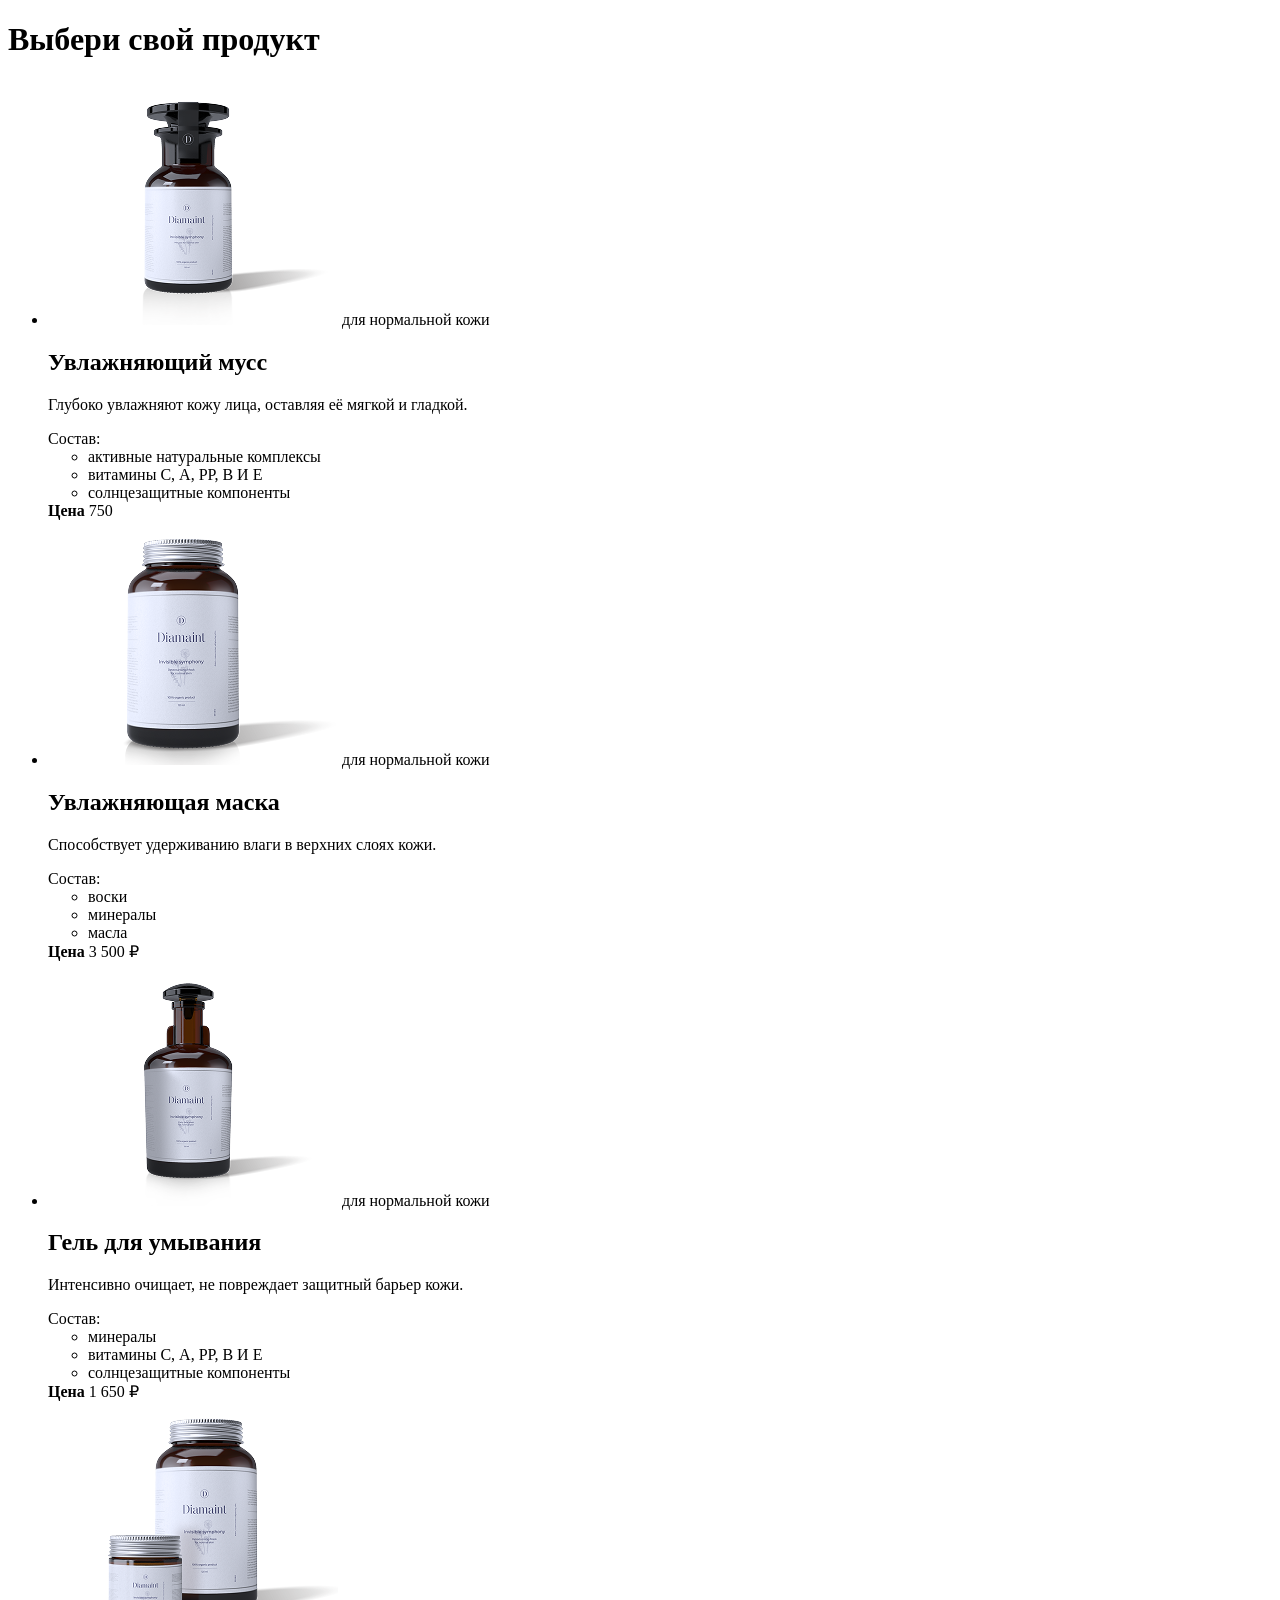
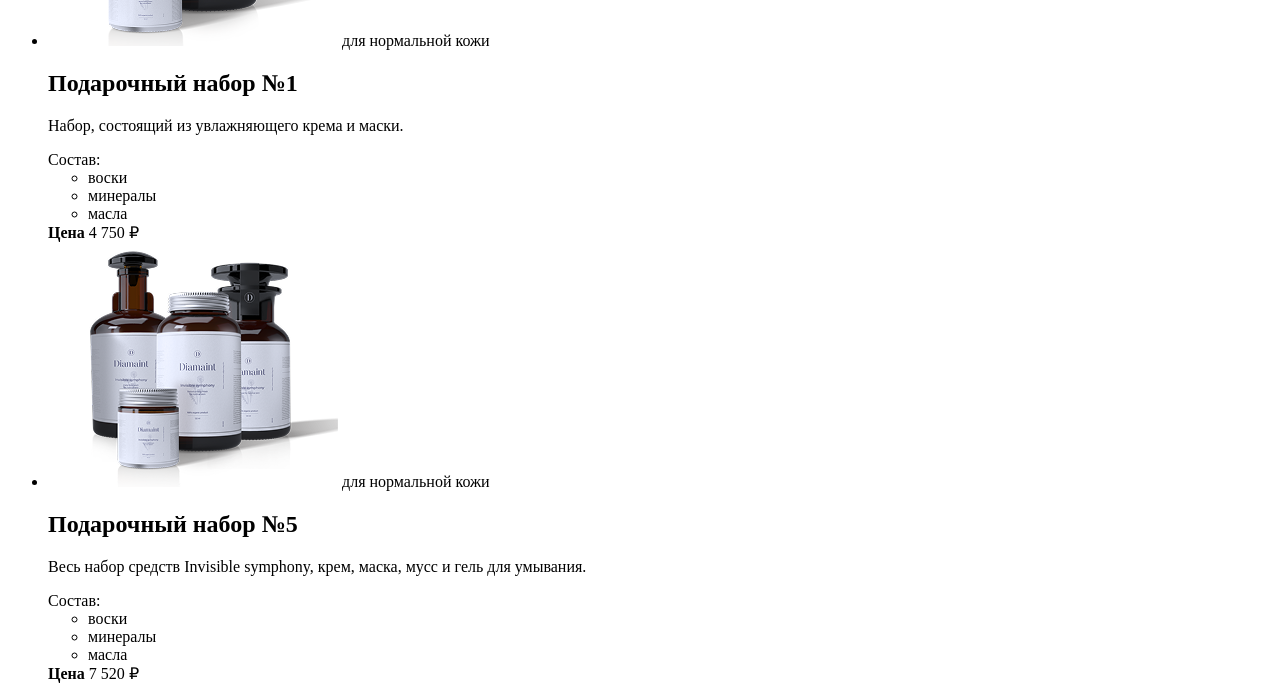
==== index.html @ 3a6fcddf "верстка первой карточки" ====
<!DOCTYPE html>
 <html lang="ru">
 <head>
    <meta charset="UTF-8">
    <meta name="viewport" content="width=device-width, initial-scale=1.0">
    <title>каталог товаров</title>
 </head>
 <body>
   <h1>Выбери свой продукт</h1> 
   <ul>
       <li>
          <img src="./images/photo1.png" alt="product1">
          <span>для нормальной кожи</span>
          <h2>Увлажняющий мусс</h2>
          <p>Глубоко увлажняют кожу лица, оставляя её мягкой и гладкой.</p>
          <span>Состав:</span>
          <ul>
            <li>активные натуральные комплексы</li>
            <li>витамины С, А, РР, В И Е</li>
            <li>солнцезащитные компоненты</li>
          </ul>
          <b>Цена</b>
          <span>750</span>
       </li>


       <li>
          <img src="images/photo 2.png" alt="product2">
          <span>для нормальной кожи</span>
          <h2>Увлажняющая маска</h2>
          <p>Способствует удерживанию влаги в верхних слоях кожи.</p>
          <span>Состав: </span>
          <ul>
            <li>воски</li>
            <li>минералы</li>
            <li>масла</li>
          </ul>
          <b>Цена</b>
          <span>3 500 ₽</span>
      </li>  


      <li>
        <img src="images/photo 3.png" alt="product3">
        <span>для нормальной кожи</span>
        <h2>Гель для умывания</h2>
        <p>Интенсивно очищает, не повреждает защитный барьер кожи.</p>
        <span>Состав: </span>
        <ul>
          <li>минералы</li>
          <li>витамины С, А, РР, В И Е</li>
          <li>солнцезащитные компоненты</li>
        </ul>
        <b>Цена</b>
        <span>1 650 ₽</span>
      </li>


      <li>
        <img src="images/photo 4.png" alt="product4">
        <span>для нормальной кожи</span>
        <h2>Подарочный набор №1</h2>
        <p>Набор, состоящий из увлажняющего крема и маски.</p>
        <span>Состав: </span>
        <ul>
          <li>воски</li>
          <li>минералы</li>
          <li>масла</li>
        </ul>
        <b>Цена</b>
        <span>4 750 ₽</span>
      </li>


      <li>
        <img src="images/photo 5.png" alt="product5">
        <span>для нормальной кожи</span>
        <h2>Подарочный набор №5</h2>
        <p>Весь набор средств Invisible symphony, крем, маска, мусс и гель для умывания.</p>
        <span>Состав: </span>
        <ul>
          <li>воски</li>
          <li>минералы</li>
          <li>масла</li>
        </ul>
        <b>Цена</b>
        <span>7 520 ₽</span>
      </li>



   </ul>
 </body>
 </html>
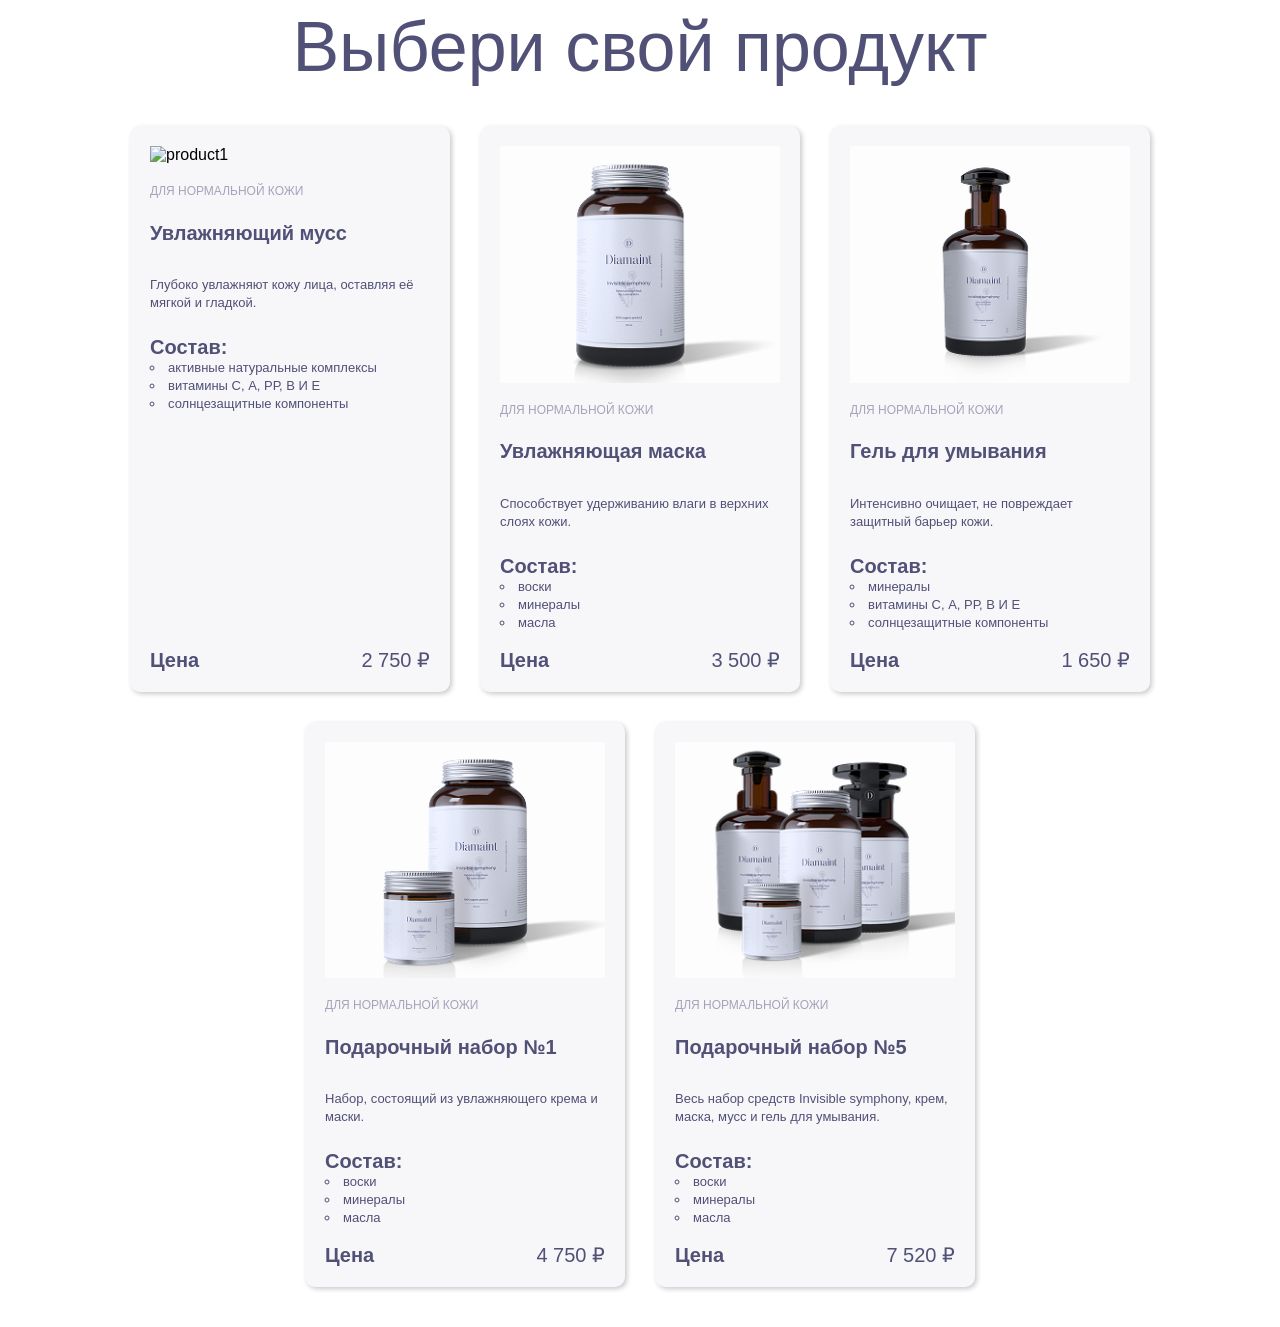
==== commit 9e1b9fbe: "Update images and styles" ====
--- a/index.html
+++ b/index.html
@@ -4,91 +4,90 @@
     <meta charset="UTF-8">
     <meta name="viewport" content="width=device-width, initial-scale=1.0">
     <title>каталог товаров</title>
+    <link rel="stylesheet" href="style.css"> 
  </head>
  <body>
-   <h1>Выбери свой продукт</h1> 
-   <ul>
-       <li>
-          <img src="./images/photo1.png" alt="product1">
-          <span>для нормальной кожи</span>
-          <h2>Увлажняющий мусс</h2>
-          <p>Глубоко увлажняют кожу лица, оставляя её мягкой и гладкой.</p>
-          <span>Состав:</span>
-          <ul>
-            <li>активные натуральные комплексы</li>
-            <li>витамины С, А, РР, В И Е</li>
-            <li>солнцезащитные компоненты</li>
-          </ul>
-          <b>Цена</b>
-          <span>750</span>
+   <h1 class="title">Выбери свой продукт</h1> 
+
+   <ul class="products-container">
+       <li class="top">
+        <img class="card-image" src="./images/photo 1.png" alt="product1">
+          <span class="normal">для нормальной кожи</span>
+          <h2 class="name">Увлажняющий мусс</h2>
+          <p class="discription">Глубоко увлажняют кожу лица, оставляя её мягкой и гладкой.</p>
+          <span class="verb">Состав:</span>
+            <ul class="main-text">
+              <li>активные натуральные комплексы</li>
+              <li>витамины С, А, РР, В И Е</li>
+              <li>солнцезащитные компоненты</li>
+            </ul>
+            <b class="price">Цена</b>
+          <span class="amount" > 2 750 ₽</span>
        </li>
 
 
-       <li>
-          <img src="images/photo 2.png" alt="product2">
-          <span>для нормальной кожи</span>
-          <h2>Увлажняющая маска</h2>
-          <p>Способствует удерживанию влаги в верхних слоях кожи.</p>
-          <span>Состав: </span>
-          <ul>
-            <li>воски</li>
-            <li>минералы</li>
-            <li>масла</li>
-          </ul>
-          <b>Цена</b>
-          <span>3 500 ₽</span>
+       <li class="top">
+          <img class="card-image"  src="images/photo 2.png" alt="product2">
+          <span class="normal" >для нормальной кожи</span>
+          <h2 class="name">Увлажняющая маска</h2>
+          <p class="discription">Способствует удерживанию влаги в верхних слоях кожи.</p>
+          <span class="verb">Состав: </span>
+            <ul class="main-text">
+              <li>воски</li>
+              <li>минералы</li>
+              <li>масла</li>
+            </ul>
+          <b class="price" >Цена</b>
+          <span class="amount">3 500 ₽</span>
       </li>  
 
 
-      <li>
-        <img src="images/photo 3.png" alt="product3">
-        <span>для нормальной кожи</span>
-        <h2>Гель для умывания</h2>
-        <p>Интенсивно очищает, не повреждает защитный барьер кожи.</p>
-        <span>Состав: </span>
-        <ul>
-          <li>минералы</li>
-          <li>витамины С, А, РР, В И Е</li>
-          <li>солнцезащитные компоненты</li>
-        </ul>
-        <b>Цена</b>
-        <span>1 650 ₽</span>
+      <li class="top">
+          <img class="card-image" src="images/photo 3.png" alt="product3">
+          <span class="normal">для нормальной кожи</span>
+          <h2 class="name" >Гель для умывания</h2>
+          <p class="discription">Интенсивно очищает, не повреждает защитный барьер кожи.</p>
+          <span class="verb">Состав: </span>
+            <ul class="main-text">
+              <li>минералы</li>
+              <li>витамины С, А, РР, В И Е</li>
+              <li>солнцезащитные компоненты</li>
+            </ul>
+          <b class="price">Цена</b>
+          <span class="amount">1 650 ₽</span>
       </li>
 
 
-      <li>
-        <img src="images/photo 4.png" alt="product4">
-        <span>для нормальной кожи</span>
-        <h2>Подарочный набор №1</h2>
-        <p>Набор, состоящий из увлажняющего крема и маски.</p>
-        <span>Состав: </span>
-        <ul>
-          <li>воски</li>
-          <li>минералы</li>
-          <li>масла</li>
-        </ul>
-        <b>Цена</b>
-        <span>4 750 ₽</span>
+      <li class="top">
+          <img class="card-image" src="images/photo 4.png" alt="product4">
+          <span class="normal">для нормальной кожи</span>
+          <h2 class="name">Подарочный набор №1</h2>
+          <p class="discription" >Набор, состоящий из увлажняющего крема и маски.</p>
+          <span class="verb">Состав: </span>
+            <ul class="main-text">
+              <li>воски</li>
+              <li>минералы</li>
+              <li>масла</li>
+            </ul>
+          <b class="price">Цена</b>
+          <span class="amount">4 750 ₽</span>
       </li>
 
 
-      <li>
-        <img src="images/photo 5.png" alt="product5">
-        <span>для нормальной кожи</span>
-        <h2>Подарочный набор №5</h2>
-        <p>Весь набор средств Invisible symphony, крем, маска, мусс и гель для умывания.</p>
-        <span>Состав: </span>
-        <ul>
-          <li>воски</li>
-          <li>минералы</li>
-          <li>масла</li>
-        </ul>
-        <b>Цена</b>
-        <span>7 520 ₽</span>
+      <li class="top">
+          <img class="card-image" src="images/photo 5.png" alt="product5">
+          <span class="normal">для нормальной кожи</span>
+          <h2 class="name">Подарочный набор №5</h2>
+          <p class="discription">Весь набор средств Invisible symphony, крем, маска, мусс и гель для умывания.</p>
+          <span class="verb">Состав: </span>
+            <ul class="main-text">
+              <li>воски</li>
+              <li>минералы</li>
+              <li>масла</li>
+            </ul>
+          <b class="price">Цена</b>
+          <span class="amount" >7 520 ₽</span>
       </li>
-
-
-
-   </ul>
+  </ul>
  </body>
  </html>
--- a/style.css
+++ b/style.css
@@ -0,0 +1,122 @@
+* {
+    box-sizing: border-box;
+}
+
+body {
+    font-family: Arial, Monsterrat, sans-serif;
+    font-size: 16px;
+}
+
+.title {
+    font-size: 70px;
+    font-weight: 400;
+    line-height: 78px;
+    margin: 0;
+    text-align: center;
+    letter-spacing: 0;
+    color: #515076;
+}
+
+.main-text {
+color: #515076;
+font-weight: 400;
+font-style: Regular;
+font-size: 13px;
+line-height: 18px;
+letter-spacing: 0%;
+text-align: left;
+padding-left: 0;
+list-style-position: inside;
+}
+ 
+.discription {
+font-weight: 400;
+font-style: Regular;
+font-size: 13px;
+line-height: 18px;
+letter-spacing: 0%;
+color: #515076;
+}
+
+.top {
+box-shadow: 2px 2px 5px 0px #cacace;
+opacity: 1;
+background-color: #F7F7FA;
+border-radius: 10px;
+display: flex;
+flex-direction: column;
+align-items: flex-start;
+position: relative;
+padding: 20px;
+width: 320px;
+padding-bottom: 60px;
+text-align: left;
+}
+.price {
+font-weight: 700;
+font-style: Bold;
+font-size: 20px;
+line-height: 24px;
+letter-spacing: 0%;
+color:#515076 ;
+position: absolute;
+left: 20px;
+bottom: 20px;
+}
+
+.verb {
+font-weight: 700;
+font-style: Bold;
+font-size: 20px;
+line-height: 24px;
+letter-spacing: 0%;
+color:#515076 ;
+margin-top: 10px;
+display: block;
+}
+.name {
+font-weight: 700;
+font-size: 20px;
+line-height: 27px;
+letter-spacing: 0%;
+color: #515076;
+}
+
+.amount {
+font-weight: 400;
+font-style: Regular;
+font-size: 20px;
+line-height: 24px;
+letter-spacing: 0%;
+color: #515076;
+position: absolute;
+right: 20px;
+bottom: 20px;
+}
+
+.products-container {
+display: flex !important;
+flex-wrap: wrap;
+gap: 30px;
+justify-content: center;
+list-style: none;
+padding: 0;
+margin: 40px auto;
+max-width: 1200px;
+}
+
+.normal {
+color:#A5A3B9;
+font-weight: 400;
+font-size: 12px;
+line-height: 24px;
+letter-spacing: 0%;
+text-transform: uppercase;
+margin-top: 15px;
+}
+
+.card-image {
+display: block;
+height: auto;
+width: 100%;
+}
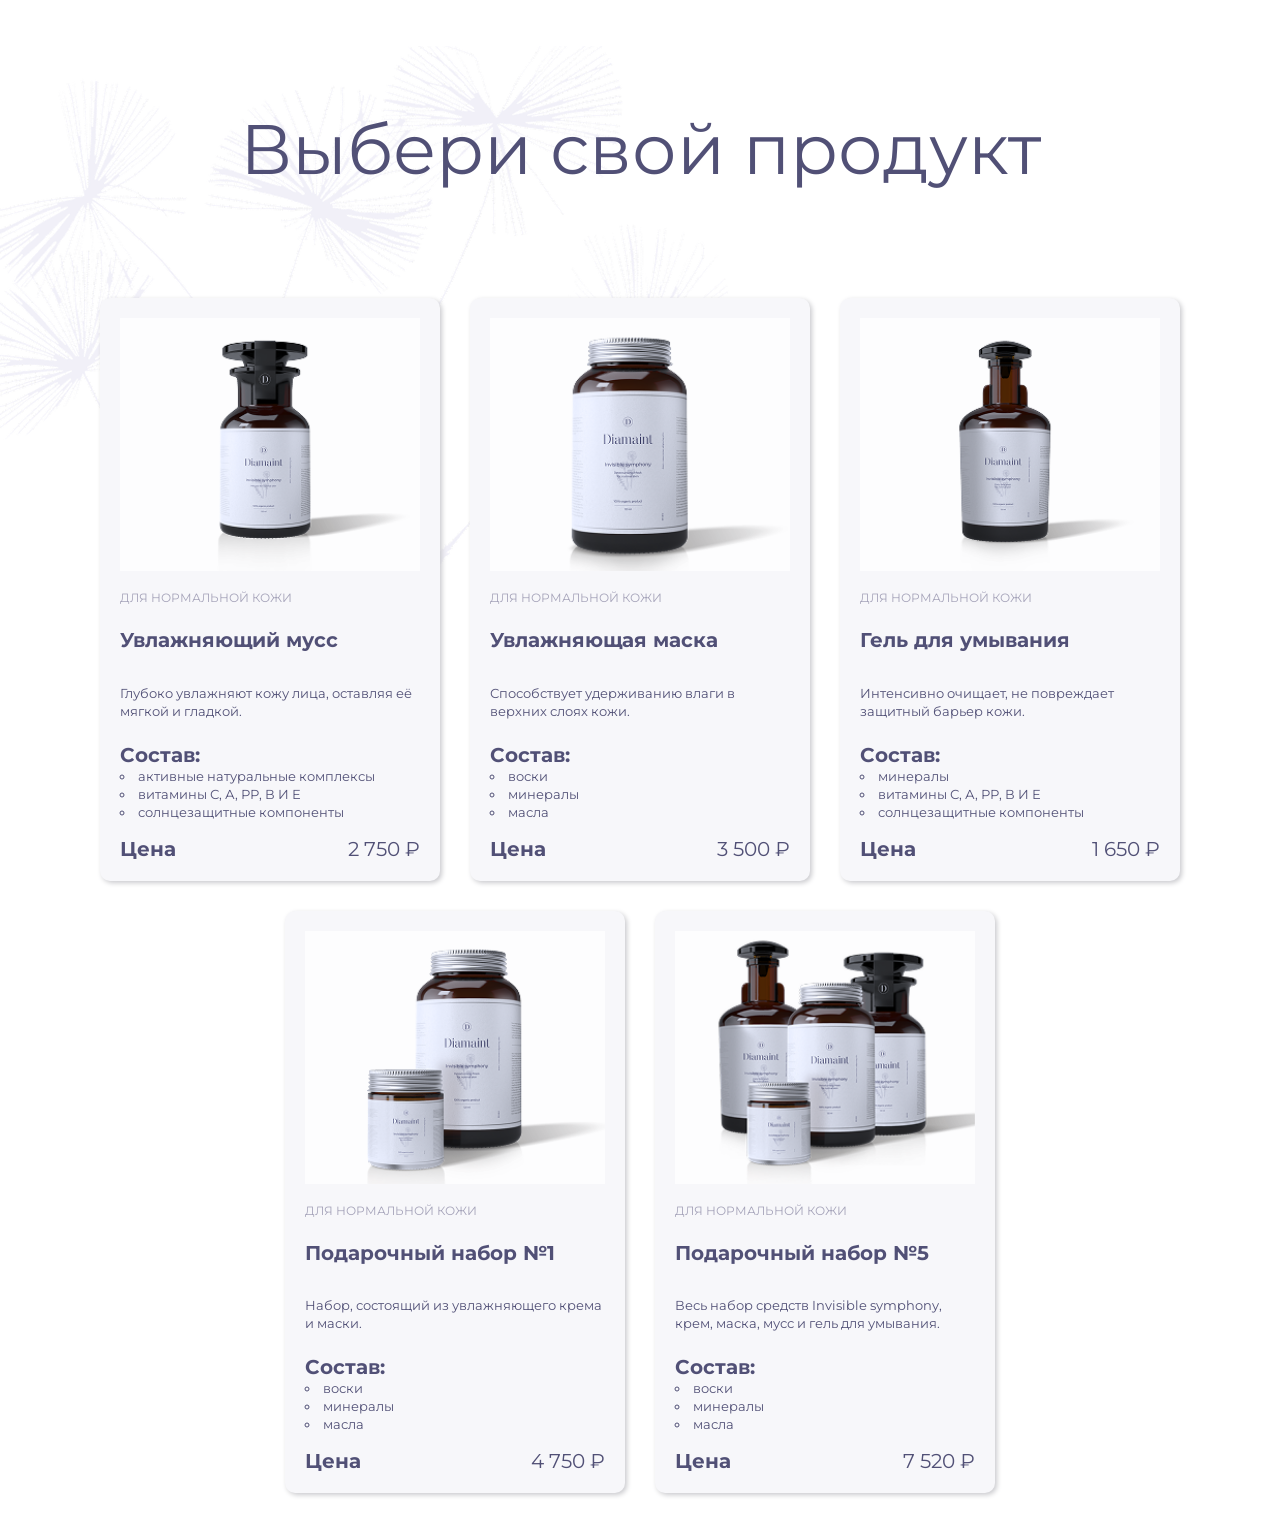
==== commit d18c731c: "adding a background image" ====
--- a/index.html
+++ b/index.html
@@ -1,93 +1,100 @@
- <!DOCTYPE html>
- <html lang="ru">
- <head>
-    <meta charset="UTF-8">
-    <meta name="viewport" content="width=device-width, initial-scale=1.0">
+<!doctype html>
+<html lang="ru">
+  <head>
+    <meta charset="UTF-8" />
+    <meta name="viewport" content="width=device-width, initial-scale=1.0" />
     <title>каталог товаров</title>
-    <link rel="stylesheet" href="style.css"> 
- </head>
- <body>
-   <h1 class="title">Выбери свой продукт</h1> 
+    <link rel="stylesheet" href="style.css" />
+  </head>
+  <body>
+    <h1 class="title">Выбери свой продукт</h1>
 
-   <ul class="products-container">
-       <li class="top">
-        <img class="card-image" src="./images/photo 1.png" alt="product1">
-          <span class="normal">для нормальной кожи</span>
-          <h2 class="name">Увлажняющий мусс</h2>
-          <p class="discription">Глубоко увлажняют кожу лица, оставляя её мягкой и гладкой.</p>
-          <span class="verb">Состав:</span>
-            <ul class="main-text">
-              <li>активные натуральные комплексы</li>
-              <li>витамины С, А, РР, В И Е</li>
-              <li>солнцезащитные компоненты</li>
-            </ul>
-            <b class="price">Цена</b>
-          <span class="amount" > 2 750 ₽</span>
-       </li>
-
-
-       <li class="top">
-          <img class="card-image"  src="images/photo 2.png" alt="product2">
-          <span class="normal" >для нормальной кожи</span>
-          <h2 class="name">Увлажняющая маска</h2>
-          <p class="discription">Способствует удерживанию влаги в верхних слоях кожи.</p>
-          <span class="verb">Состав: </span>
-            <ul class="main-text">
-              <li>воски</li>
-              <li>минералы</li>
-              <li>масла</li>
-            </ul>
-          <b class="price" >Цена</b>
-          <span class="amount">3 500 ₽</span>
-      </li>  
-
+    <ul class="products-container">
+      <li class="top">
+        <img class="card-image" src="./images/photo 1.png" alt="product1" />
+        <span class="normal">для нормальной кожи</span>
+        <h2 class="name">Увлажняющий мусс</h2>
+        <p class="discription">
+          Глубоко увлажняют кожу лица, оставляя её мягкой и гладкой.
+        </p>
+        <span class="verb">Состав:</span>
+        <ul class="main-text">
+          <li>активные натуральные комплексы</li>
+          <li>витамины С, А, РР, В И Е</li>
+          <li>солнцезащитные компоненты</li>
+        </ul>
+        <b class="price">Цена</b>
+        <span class="amount"> 2 750 ₽</span>
+      </li>
 
       <li class="top">
-          <img class="card-image" src="images/photo 3.png" alt="product3">
-          <span class="normal">для нормальной кожи</span>
-          <h2 class="name" >Гель для умывания</h2>
-          <p class="discription">Интенсивно очищает, не повреждает защитный барьер кожи.</p>
-          <span class="verb">Состав: </span>
-            <ul class="main-text">
-              <li>минералы</li>
-              <li>витамины С, А, РР, В И Е</li>
-              <li>солнцезащитные компоненты</li>
-            </ul>
-          <b class="price">Цена</b>
-          <span class="amount">1 650 ₽</span>
+        <img class="card-image" src="images/photo 2.png" alt="product2" />
+        <span class="normal">для нормальной кожи</span>
+        <h2 class="name">Увлажняющая маска</h2>
+        <p class="discription">
+          Способствует удерживанию влаги в верхних слоях кожи.
+        </p>
+        <span class="verb">Состав: </span>
+        <ul class="main-text">
+          <li>воски</li>
+          <li>минералы</li>
+          <li>масла</li>
+        </ul>
+        <b class="price">Цена</b>
+        <span class="amount">3 500 ₽</span>
       </li>
 
+      <li class="top">
+        <img class="card-image" src="images/photo 3.png" alt="product3" />
+        <span class="normal">для нормальной кожи</span>
+        <h2 class="name">Гель для умывания</h2>
+        <p class="discription">
+          Интенсивно очищает, не повреждает защитный барьер кожи.
+        </p>
+        <span class="verb">Состав: </span>
+        <ul class="main-text">
+          <li>минералы</li>
+          <li>витамины С, А, РР, В И Е</li>
+          <li>солнцезащитные компоненты</li>
+        </ul>
+        <b class="price">Цена</b>
+        <span class="amount">1 650 ₽</span>
+      </li>
 
       <li class="top">
-          <img class="card-image" src="images/photo 4.png" alt="product4">
-          <span class="normal">для нормальной кожи</span>
-          <h2 class="name">Подарочный набор №1</h2>
-          <p class="discription" >Набор, состоящий из увлажняющего крема и маски.</p>
-          <span class="verb">Состав: </span>
-            <ul class="main-text">
-              <li>воски</li>
-              <li>минералы</li>
-              <li>масла</li>
-            </ul>
-          <b class="price">Цена</b>
-          <span class="amount">4 750 ₽</span>
+        <img class="card-image" src="images/photo 4.png" alt="product4" />
+        <span class="normal">для нормальной кожи</span>
+        <h2 class="name">Подарочный набор №1</h2>
+        <p class="discription">
+          Набор, состоящий из увлажняющего крема и маски.
+        </p>
+        <span class="verb">Состав: </span>
+        <ul class="main-text">
+          <li>воски</li>
+          <li>минералы</li>
+          <li>масла</li>
+        </ul>
+        <b class="price">Цена</b>
+        <span class="amount">4 750 ₽</span>
       </li>
 
-
       <li class="top">
-          <img class="card-image" src="images/photo 5.png" alt="product5">
-          <span class="normal">для нормальной кожи</span>
-          <h2 class="name">Подарочный набор №5</h2>
-          <p class="discription">Весь набор средств Invisible symphony, крем, маска, мусс и гель для умывания.</p>
-          <span class="verb">Состав: </span>
-            <ul class="main-text">
-              <li>воски</li>
-              <li>минералы</li>
-              <li>масла</li>
-            </ul>
-          <b class="price">Цена</b>
-          <span class="amount" >7 520 ₽</span>
+        <img class="card-image" src="images/photo 5.png" alt="product5" />
+        <span class="normal">для нормальной кожи</span>
+        <h2 class="name">Подарочный набор №5</h2>
+        <p class="discription">
+          Весь набор средств Invisible symphony, крем, маска, мусс и гель для
+          умывания.
+        </p>
+        <span class="verb">Состав: </span>
+        <ul class="main-text">
+          <li>воски</li>
+          <li>минералы</li>
+          <li>масла</li>
+        </ul>
+        <b class="price">Цена</b>
+        <span class="amount">7 520 ₽</span>
       </li>
-  </ul>
- </body>
- </html>+    </ul>
+  </body>
+</html>
--- a/style.css
+++ b/style.css
@@ -1,17 +1,20 @@
+ @import url("https://fonts.googleapis.com/css2?family=Montserrat:ital,wght@0,100..900;1,100..900&display=swap");
 * {
     box-sizing: border-box;
 }
 
 body {
-    font-family: Arial, Monsterrat, sans-serif;
+    font-family: Montserrat, sans-serif;
     font-size: 16px;
+    background-image: url(./images/bg.png);
+    background-repeat: no-repeat;
 }
 
 .title {
     font-size: 70px;
     font-weight: 400;
     line-height: 78px;
-    margin: 0;
+    margin: 110px;
     text-align: center;
     letter-spacing: 0;
     color: #515076;
@@ -48,7 +51,7 @@
 align-items: flex-start;
 position: relative;
 padding: 20px;
-width: 320px;
+width: 340px;
 padding-bottom: 60px;
 text-align: left;
 }
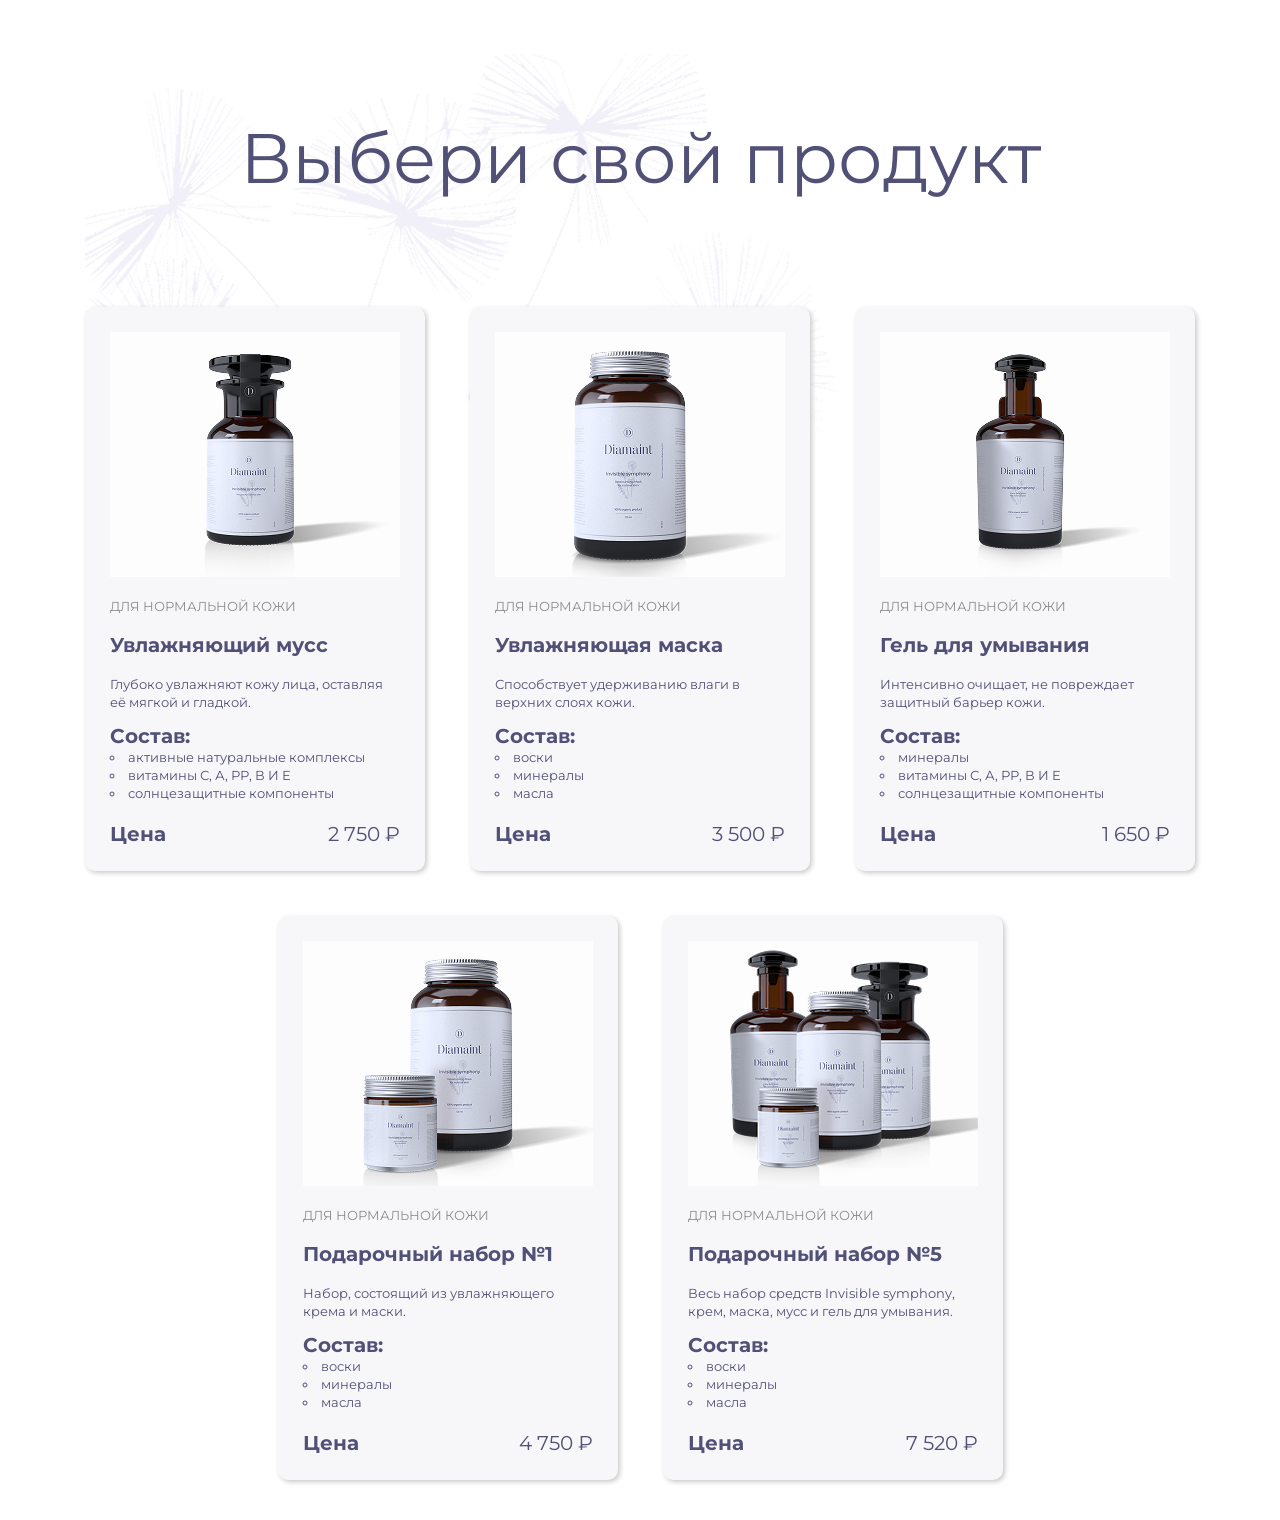
==== commit f6d21865: "сохранение файлов" ====
--- a/index.html
+++ b/index.html
@@ -4,97 +4,138 @@
     <meta charset="UTF-8" />
     <meta name="viewport" content="width=device-width, initial-scale=1.0" />
     <title>каталог товаров</title>
-    <link rel="stylesheet" href="style.css" />
+    <link rel="stylesheet" href="./style/clear-list.css" />
+    <link rel="stylesheet" href="./style/compound.css" />
+    <link rel="stylesheet" href="./style/catalog.css" />
+    <link rel="stylesheet" href="./style/container.css" />
+    <link rel="stylesheet" href="./style/title.css" />
+    <link rel="stylesheet" href="./style/card.css" />
+    <link rel="stylesheet" href="./style/products.css" />
+    <link rel="stylesheet" href="./style/style.css" />
   </head>
   <body>
-    <h1 class="title">Выбери свой продукт</h1>
+    <main class="catalog">
+      <div class="container catalog__container">
+        <h1 class="title">Выбери свой продукт</h1>
 
-    <ul class="products-container">
-      <li class="top">
-        <img class="card-image" src="./images/photo 1.png" alt="product1" />
-        <span class="normal">для нормальной кожи</span>
-        <h2 class="name">Увлажняющий мусс</h2>
-        <p class="discription">
-          Глубоко увлажняют кожу лица, оставляя её мягкой и гладкой.
-        </p>
-        <span class="verb">Состав:</span>
-        <ul class="main-text">
-          <li>активные натуральные комплексы</li>
-          <li>витамины С, А, РР, В И Е</li>
-          <li>солнцезащитные компоненты</li>
+        <ul class="products clear-list">
+          <li class="products__item card">
+            <img src="./images/photo 1.png" alt="" class="card__image" />
+            <span class="card__category">для нормальной кожи</span>
+            <h2 class="card__name">Увлажняющий мусс</h2>
+            <p class="card__description">
+              Глубоко увлажняют кожу лица, оставляя её мягкой и гладкой.
+            </p>
+
+            <div class="card__compound compound">
+              <span class="compound__name">Состав:</span>
+              <ul class="compound__list">
+                <li>активные натуральные комплексы</li>
+                <li>витамины С, А, РР, В И Е</li>
+                <li>солнцезащитные компоненты</li>
+              </ul>
+            </div>
+
+            <div class="card__name-price">
+              <b>Цена</b>
+              <span class="card__price"> 2 750 ₽</span>
+            </div>
+          </li>
+
+          <li class="products__item card">
+            <img src="./images/photo 2.png" alt="" class="card__image" />
+            <span class="card__category">для нормальной кожи</span>
+            <h2 class="card__name">Увлажняющая маска</h2>
+            <p class="card__description">
+              Способствует удерживанию влаги в верхних слоях кожи.
+            </p>
+
+            <div class="card__compound compound">
+              <span class="compound__name">Состав: </span>
+              <ul class="compound__list">
+                <li>воски</li>
+                <li>минералы</li>
+                <li>масла</li>
+              </ul>
+            </div>
+
+            <div class="card__name-price">
+              <b>Цена</b>
+              <span class="card__price">3 500 ₽</span>
+            </div>
+          </li>
+
+          <li class="products__item card">
+            <img src="./images/photo 3.png" alt="" class="card__image" />
+            <span class="card__category">для нормальной кожи</span>
+            <h2 class="card__name">Гель для умывания</h2>
+            <p class="card__description">
+              Интенсивно очищает, не повреждает защитный барьер кожи.
+            </p>
+
+            <div class="card__compound compound">
+              <span class="compound__name">Состав: </span>
+              <ul class="compound__list">
+                <li>минералы</li>
+                <li>витамины С, А, РР, В И Е</li>
+                <li>солнцезащитные компоненты</li>
+              </ul>
+            </div>
+
+            <div class="card__name-price">
+              <b>Цена</b>
+              <span class="card__price">1 650 ₽</span>
+            </div>
+          </li>
+
+          <li class="products__item card">
+            <img src="./images/photo 4.png" alt="" class="card__image" />
+            <span class="card__category">для нормальной кожи</span>
+            <h2 class="card__name">Подарочный набор №1</h2>
+            <p class="card__description">
+              Набор, состоящий из увлажняющего крема и маски.
+            </p>
+
+            <div class="card__compound compound">
+              <span class="compound__name">Состав: </span>
+              <ul class="compound__list">
+                <li>воски</li>
+                <li>минералы</li>
+                <li>масла</li>
+              </ul>
+            </div>
+
+            <div class="card__name-price">
+              <b>Цена</b>
+              <span class="card__price">4 750 ₽</span>
+            </div>
+          </li>
+
+          <li class="products__item card">
+            <img src="./images/photo 5.png" alt="" class="card__image" />
+            <span class="card__category">для нормальной кожи</span>
+            <h2 class="card__name">Подарочный набор №5</h2>
+            <p class="card__description">
+              Весь набор средств Invisible symphony, крем, маска, мусс и гель
+              для умывания.
+            </p>
+
+            <div class="card__compound compound">
+              <span class="compound__name">Состав: </span>
+              <ul class="compound__list">
+                <li>воски</li>
+                <li>минералы</li>
+                <li>масла</li>
+              </ul>
+            </div>
+
+            <div class="card__name-price">
+              <b>Цена</b>
+              <span class="card__price">7 520 ₽</span>
+            </div>
+          </li>
         </ul>
-        <b class="price">Цена</b>
-        <span class="amount"> 2 750 ₽</span>
-      </li>
-
-      <li class="top">
-        <img class="card-image" src="images/photo 2.png" alt="product2" />
-        <span class="normal">для нормальной кожи</span>
-        <h2 class="name">Увлажняющая маска</h2>
-        <p class="discription">
-          Способствует удерживанию влаги в верхних слоях кожи.
-        </p>
-        <span class="verb">Состав: </span>
-        <ul class="main-text">
-          <li>воски</li>
-          <li>минералы</li>
-          <li>масла</li>
-        </ul>
-        <b class="price">Цена</b>
-        <span class="amount">3 500 ₽</span>
-      </li>
-
-      <li class="top">
-        <img class="card-image" src="images/photo 3.png" alt="product3" />
-        <span class="normal">для нормальной кожи</span>
-        <h2 class="name">Гель для умывания</h2>
-        <p class="discription">
-          Интенсивно очищает, не повреждает защитный барьер кожи.
-        </p>
-        <span class="verb">Состав: </span>
-        <ul class="main-text">
-          <li>минералы</li>
-          <li>витамины С, А, РР, В И Е</li>
-          <li>солнцезащитные компоненты</li>
-        </ul>
-        <b class="price">Цена</b>
-        <span class="amount">1 650 ₽</span>
-      </li>
-
-      <li class="top">
-        <img class="card-image" src="images/photo 4.png" alt="product4" />
-        <span class="normal">для нормальной кожи</span>
-        <h2 class="name">Подарочный набор №1</h2>
-        <p class="discription">
-          Набор, состоящий из увлажняющего крема и маски.
-        </p>
-        <span class="verb">Состав: </span>
-        <ul class="main-text">
-          <li>воски</li>
-          <li>минералы</li>
-          <li>масла</li>
-        </ul>
-        <b class="price">Цена</b>
-        <span class="amount">4 750 ₽</span>
-      </li>
-
-      <li class="top">
-        <img class="card-image" src="images/photo 5.png" alt="product5" />
-        <span class="normal">для нормальной кожи</span>
-        <h2 class="name">Подарочный набор №5</h2>
-        <p class="discription">
-          Весь набор средств Invisible symphony, крем, маска, мусс и гель для
-          умывания.
-        </p>
-        <span class="verb">Состав: </span>
-        <ul class="main-text">
-          <li>воски</li>
-          <li>минералы</li>
-          <li>масла</li>
-        </ul>
-        <b class="price">Цена</b>
-        <span class="amount">7 520 ₽</span>
-      </li>
-    </ul>
+      </div>
+    </main>
   </body>
 </html>
--- a/style/clear-list.css
+++ b/style/clear-list.css
@@ -0,0 +1,10 @@
+.clear-list {
+    display: flex !important;
+    flex-wrap: wrap;
+    gap: 30px;
+    justify-content: center;
+    list-style: none;
+    padding: 0;
+    margin: 40px auto;
+    max-width: 1200px;
+}
--- a/style/compound.css
+++ b/style/compound.css
@@ -0,0 +1,18 @@
+.compound__name {
+    font-weight: 700;
+    font-size: 20px;
+    line-height: 24px;
+    color: #515076;
+}
+
+.compound__list {
+    font-weight: 400;
+    font-style: Regular;
+    font-size: 13px;
+    line-height: 18px;
+    letter-spacing: 0%;
+    color: #515076;
+    text-align: left;
+    padding-left: 0;
+    list-style-position: inside;
+}
--- a/style/catalog.css
+++ b/style/catalog.css
@@ -0,0 +1,12 @@
+.catalog__container {
+    background-image: url(../images/bg.png);
+    background-repeat: no-repeat;
+    background-position: 0 0;
+    padding-top: 1px;
+}
+
+
+.catalog__title {
+    margin-top: 220px;
+    margin-bottom: 110px;
+}
--- a/style/container.css
+++ b/style/container.css
@@ -0,0 +1,4 @@
+.container {
+    width: 1110px;
+    margin: 0 auto;
+}
--- a/style/title.css
+++ b/style/title.css
@@ -0,0 +1,8 @@
+.title {
+    font-size: 70px;
+    font-weight: 400;
+    line-height: 78px;
+    margin: 110px;
+    text-align: center;
+    color: #515076;
+}
--- a/style/card.css
+++ b/style/card.css
@@ -0,0 +1,60 @@
+.card {
+    padding: 25px;
+    width: 100%;
+}
+
+.card__image {
+    display: block;
+    height: auto;
+    width: 100%;
+}
+
+.card__category {
+    display: block;
+    font-size: 13px;
+    line-height: 18px;
+    color: #8c8c8c;
+    text-transform: uppercase;
+    margin-top: 20px;
+}
+
+
+.card__description {
+    font-weight: 400;
+    font-size: 13px;
+    line-height: 18px;
+    letter-spacing: 0%;
+    color: #515076;
+}
+
+
+.card__name {
+    font-weight: 700;
+    font-size: 20px;
+    line-height: 27px;
+    letter-spacing: 0%;
+    color: #515076;
+}
+
+.card__name-price {
+    font-style: Regular;
+    font-size: 20px;
+    line-height: 24px;
+    letter-spacing: 0%;
+    color: #515076;
+    margin-top: 20px;
+    display: flex;
+    justify-content: space-between;
+    align-items: center;
+}
+
+.card__price {
+    font-weight: 400;
+    font-style: Regylar;
+    font-size: 20px;
+    letter-spacing: 0%;
+    color: #515076;
+    line-height: 24px;
+    display: block;
+    text-align: right;
+}
--- a/style/products.css
+++ b/style/products.css
@@ -0,0 +1,14 @@
+.products {
+   display: flex;
+   flex-wrap: wrap;
+   justify-content: center;
+   gap: 45px;
+}
+
+
+.products__item {
+    width: 340px;
+    background-color: #F7F7FA;
+    border-radius: 10px;
+    box-shadow: 2px 2px 5px 0px #cacaca;
+}
--- a/style/style.css
+++ b/style/style.css
@@ -0,0 +1,14 @@
+ @import url("https://fonts.googleapis.com/css2?family=Montserrat:ital,wght@0,100..900;1,100..900&display=swap");
+*,
+*::before,
+*::after {
+    box-sizing: border-box;
+}
+
+
+
+
+body {
+    font-family: "Montserrat" , sans-serif;
+}
+
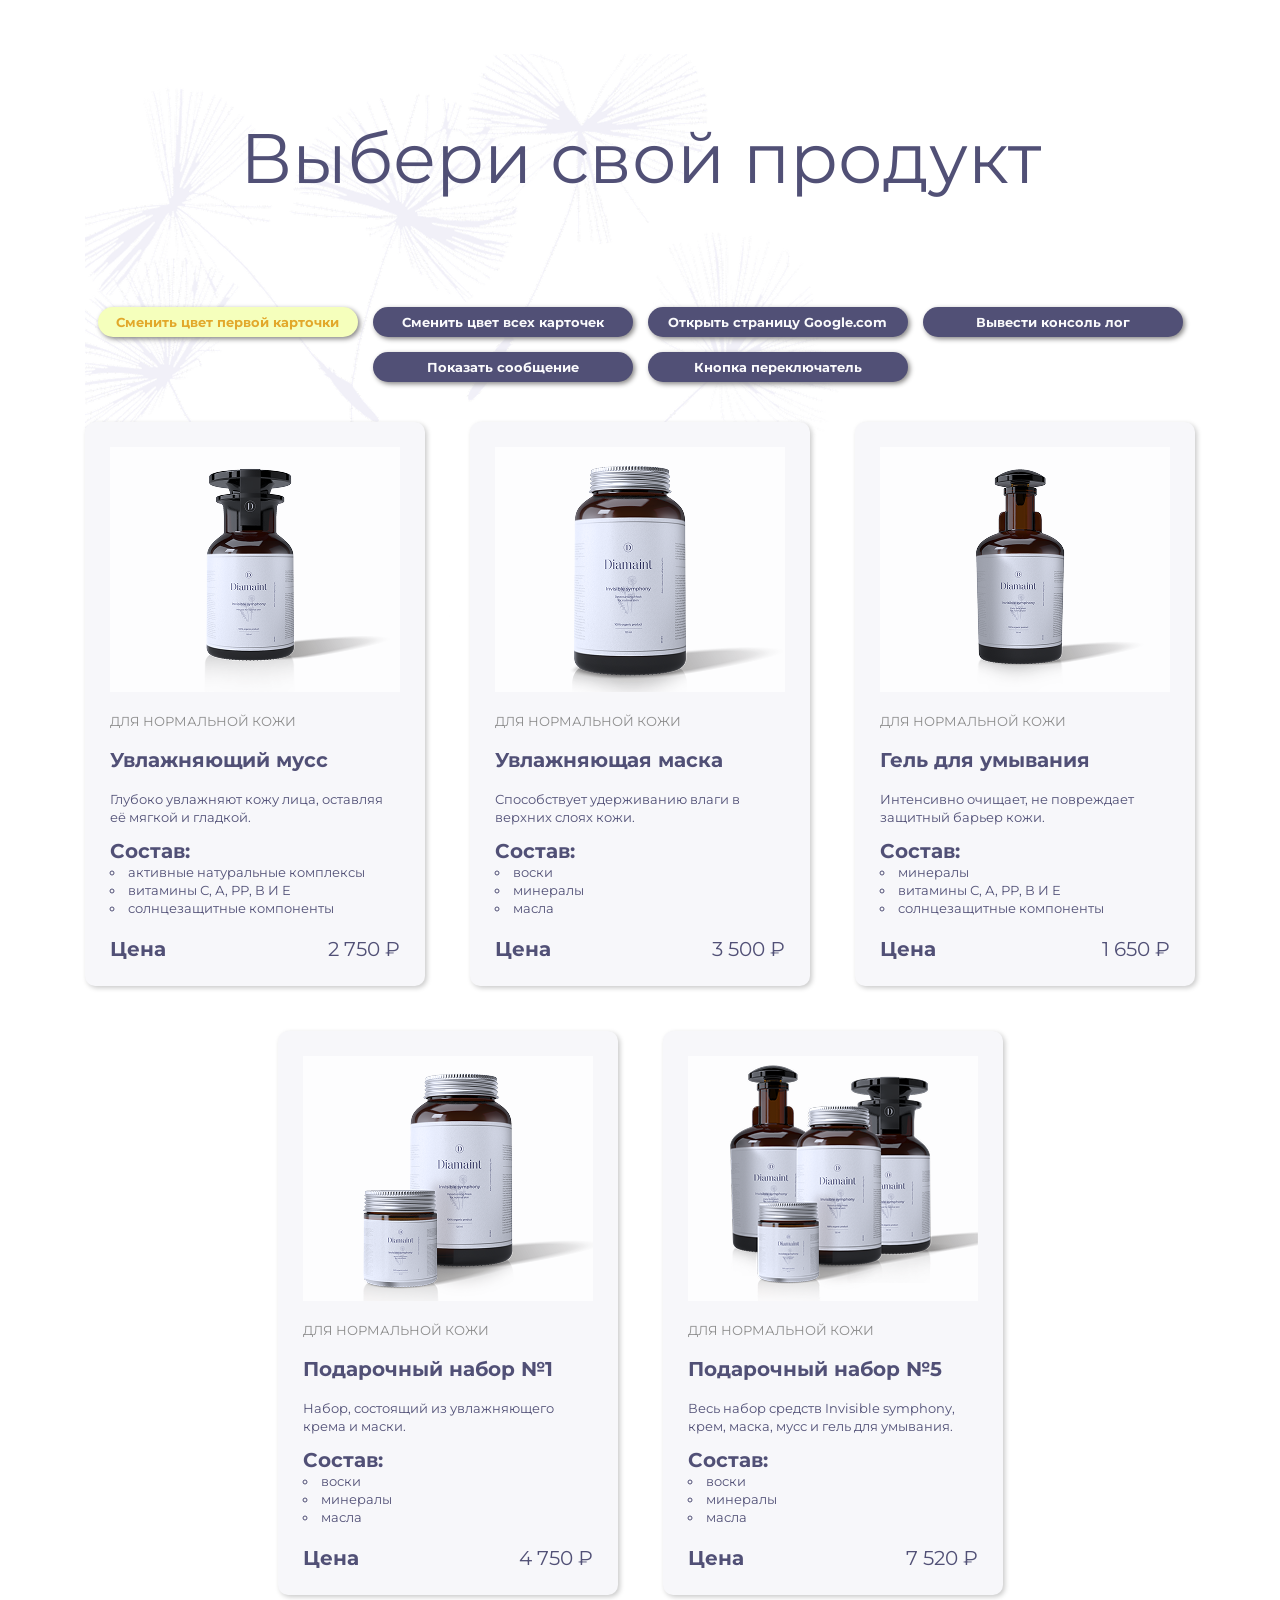
==== commit 853a15e0: "Добавлены кнопки: покраска карточек, переход на Google и вывод в консоль." ====
--- a/index.html
+++ b/index.html
@@ -12,11 +12,25 @@
     <link rel="stylesheet" href="./style/card.css" />
     <link rel="stylesheet" href="./style/products.css" />
     <link rel="stylesheet" href="./style/style.css" />
+    <link rel="stylesheet" href="./style/buttons.css" />
   </head>
   <body>
     <main class="catalog">
       <div class="container catalog__container">
-        <h1 class="title">Выбери свой продукт</h1>
+        <h1 class="main-title">Выбери свой продукт</h1>
+
+        <div class="buttons">
+          <button id="change-color-first-card">
+            Сменить цвет первой карточки
+          </button>
+          <button id="change-color-all-cards">
+            Сменить цвет всех карточек
+          </button>
+          <button id="open-google">Открыть страницу Google.com</button>
+          <button id="output-console-log">Вывести консоль лог</button>
+          <button id="button-message">Показать сообщение</button>
+          <button id="button-toggle">Кнопка переключатель</button>
+        </div>
 
         <ul class="products clear-list">
           <li class="products__item card">
@@ -137,5 +151,6 @@
         </ul>
       </div>
     </main>
+    <script src="main.js"></script>
   </body>
 </html>
--- a/style/title.css
+++ b/style/title.css
@@ -1,4 +1,4 @@
-.title {
+.main-title {
     font-size: 70px;
     font-weight: 400;
     line-height: 78px;
--- a/style/buttons.css
+++ b/style/buttons.css
@@ -0,0 +1,91 @@
+.active-color {
+    background-color: rgb(171, 216, 179) !important;
+    color: rgb(69, 170, 153);
+    font-weight: 700;
+    border-radius: 16px;
+    width: 260px;
+    height: 30px;
+    font-family: "Montserrat" , sans-serif;
+    border: 0px;
+    box-shadow: 2px 2px 5px 0px #868585;
+}
+
+#change-color-first-card {
+    background-color: rgb(245, 255, 188);
+    border-radius: 16px;
+    width: 260px;
+    height: 30px;
+    font-family: "Montserrat" , sans-serif;
+    font-weight: 700;
+    color: rgb(226, 168, 43);
+    border: 0px;
+    box-shadow: 2px 2px 5px 0px #868585;
+}
+
+#change-color-all-cards {
+    background-color: #515076;
+    color: #fafafc;
+    border-radius: 16px;
+    width: 260px;
+    height: 30px;
+    font-family: "Montserrat" , sans-serif;
+    font-weight: 700;
+    border: 0px;
+    box-shadow: 2px 2px 5px 0px #868585;
+}
+
+#open-google {
+    background-color: #515076;
+    color: #fafafc;
+    border-radius: 16px;
+    width: 260px;
+    height: 30px;
+    font-family: "Montserrat" , sans-serif;
+    font-weight: 700;
+    border: 0px;
+    box-shadow: 2px 2px 5px 0px #868585;
+}
+
+#output-console-log  {
+    background-color: #515076;
+    color: #fafafc;
+    border-radius: 16px;
+    width: 260px;
+    height: 30px;
+    font-family: "Montserrat" , sans-serif;
+    font-weight: 700;
+    border: 0px;
+    box-shadow: 2px 2px 5px 0px #868585;
+}
+
+
+#button-message {
+    background-color: #515076;
+    color: #fafafc;
+    border-radius: 16px;
+    width: 260px;
+    height: 30px;
+    font-family: "Montserrat" , sans-serif;
+    font-weight: 700;
+    border: 0px;
+    box-shadow: 2px 2px 5px 0px #868585;
+}
+
+#button-toggle {
+    background-color: #515076;
+    color: #fafafc;
+    border-radius: 16px;
+    width: 260px;
+    height: 30px;
+    font-family: "Montserrat" , sans-serif;
+    font-weight: 700;
+    border: 0px;
+    box-shadow: 2px 2px 5px 0px #868585;
+}
+
+.buttons {
+  display: flex;
+  flex-wrap: wrap;
+  gap: 15px;
+  justify-content: center;
+}
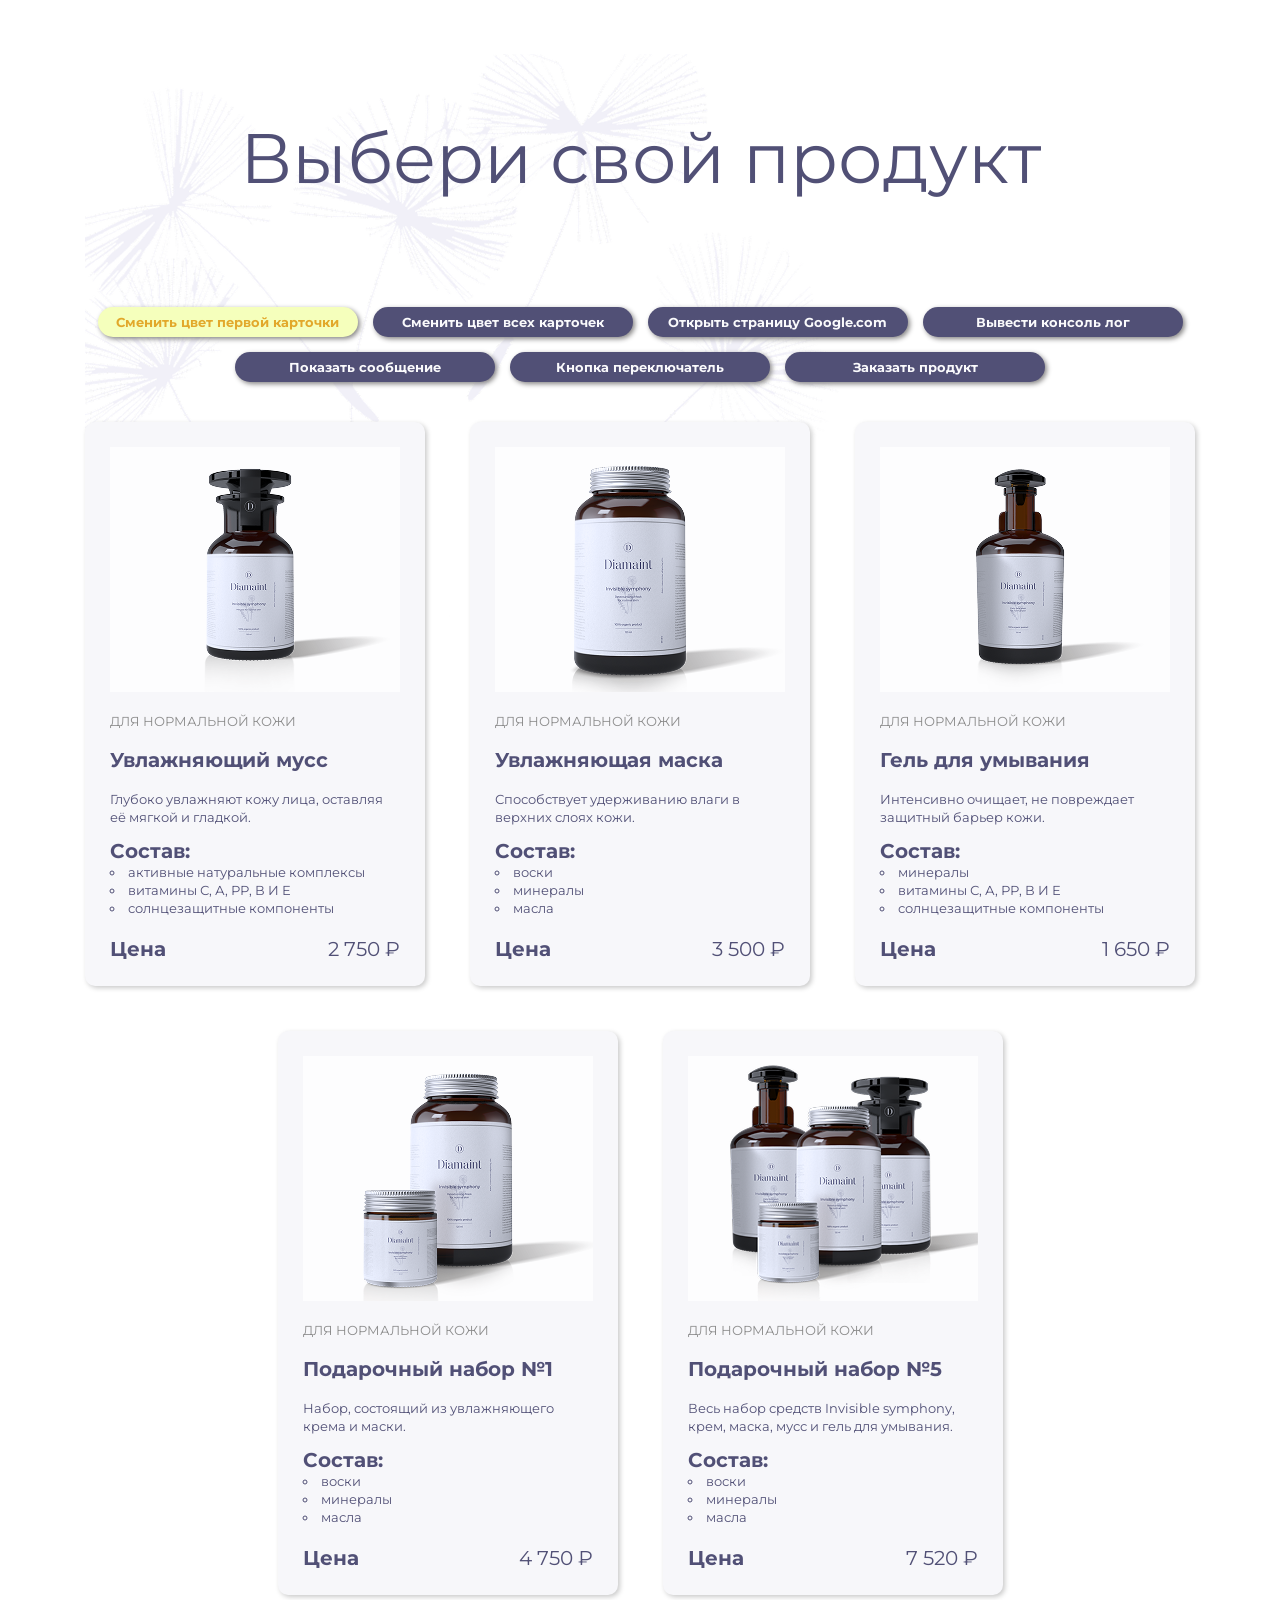
==== commit 232f3976: "Classes for inheritance, modal windows, and custom forms have been implemented." ====
--- a/index.html
+++ b/index.html
@@ -13,6 +13,7 @@
     <link rel="stylesheet" href="./style/products.css" />
     <link rel="stylesheet" href="./style/style.css" />
     <link rel="stylesheet" href="./style/buttons.css" />
+    <link rel="stylesheet" href="./style/modal.css" />
   </head>
   <body>
     <main class="catalog">
@@ -30,6 +31,13 @@
           <button id="output-console-log">Вывести консоль лог</button>
           <button id="button-message">Показать сообщение</button>
           <button id="button-toggle">Кнопка переключатель</button>
+          <button
+            class="button-registration"
+            id="registration-btn"
+            type="button"
+          >
+            Заказать продукт
+          </button>
         </div>
 
         <ul class="products clear-list">
@@ -151,6 +159,76 @@
         </ul>
       </div>
     </main>
-    <script src="main.js"></script>
+
+    <div class="modal-window" id="register-modal">
+      <div class="modal-window__overlay"></div>
+      <div class="modal-window__content">
+        <form class="modal__form" id="register-form" action="">
+          <button
+            class="close__modal"
+            type="button"
+            aria-label="Закрыть модальное окно"
+          >
+            &times;
+          </button>
+          <h2 class="modal__title">ОФОРМЛЕНИЕ ЗАКАЗА</h2>
+          <p class="style__text">Укажите свои данные и выбранный продукт</p>
+
+          <div class="input__style">
+            <label class="modal__label" for="user-name">Имя</label>
+            <input
+              type="text"
+              id="modal__name"
+              name="name"
+              placeholder="Введите имя"
+              required
+              aria-required="true"
+              autocomplete="name"
+            />
+          </div>
+
+          <div class="input__style">
+            <label class="modal__label" for="user-number">Телефон</label>
+            <input
+              type="tel"
+              id="modal__number"
+              name="user-number"
+              placeholder="+7(999)999-99-99"
+              pattern="^\+?[0-9\s\-\(\)]{10,}$"
+              required
+            />
+          </div>
+          <div class="registration-form_field">
+            <fieldset class="style__product-variants">
+              <legend>
+                <label class="modal__label"> Что выберешь?</label>
+              </legend>
+              <label class="product__style">
+                <input type="radio" name="product1" checked />
+                Увлажняющий мусс
+              </label>
+              <label class="product__style">
+                <input type="radio" name="product2" />
+                Увлажняющая маска
+              </label>
+              <label class="product__style">
+                <input type="radio" name="product3" />
+                Гель для умывания
+              </label>
+              <label class="product__style">
+                <input type="radio" name="product4" />
+                Подарочный набор №1
+              </label>
+              <label class="product__style">
+                <input type="radio" name="product5" />
+                Подарочный набор №5
+              </label>
+            </fieldset>
+          </div>
+          <button type="submit" class="button__submit">ОТПРАВИТЬ</button>
+        </form>
+      </div>
+    </div>
+    <script type="module" src="main.js"></script>
   </body>
 </html>
--- a/style/products.css
+++ b/style/products.css
@@ -11,4 +11,13 @@
     background-color: #F7F7FA;
     border-radius: 10px;
     box-shadow: 2px 2px 5px 0px #cacaca;
+}
+
+.product__style {
+    color: #565674;
+    display: inline-block;
+    font-weight: 800;
+    width: 255px;
+    height: 50px;
+    padding: 35px 10px 0px 10px;
 }
--- a/style/style.css
+++ b/style/style.css
@@ -12,3 +12,25 @@
     font-family: "Montserrat" , sans-serif;
 }
 
+.style__product-variants {
+    width: 800px;
+    height: 200px;
+    margin: 60px 0px 0px 0px;
+    padding: 0px 0 0 0;
+    border: none;
+    justify-content: space-between;
+}
+
+.style__text {
+    margin: 0 0 35px 0;
+    display: block;
+    font-size: 15px;
+    font-weight: 600;
+    line-height: 18px;
+    color: #8c8c8c;
+    text-transform: uppercase;
+}
+
+.input__style{
+margin: 15px 0 15px 0;
+}
--- a/style/buttons.css
+++ b/style/buttons.css
@@ -88,4 +88,75 @@
   flex-wrap: wrap;
   gap: 15px;
   justify-content: center;
+}
+
+.button__registration {
+    border-radius: 25px;
+    width: 477px;
+    height: 60px;
+    margin: 15px 0 15px 0;
+    background-color: #9c9a9a;
+    color: #e6e6e6;
+    font-size: 1.5rem;
+    font-weight: 700;
+    padding: 10px 20px;
+    cursor: pointer;
+}
+
+.close__btn {
+    position: absolute;
+    top: 12px;
+    right: 16px;
+     background: none;
+     border: none;
+     font-size: 24px;
+     cursor: pointer;
+     line-height: 1;
+     color: #333;
+}
+
+.btn__submit {
+    width: 100%;
+    padding: 10px;
+    cursor: pointer;
+    border-radius: 15px;
+    background-color: #b8b8b8;
+    color: #ffff;
+    height: 35px;
+    font-weight: 800;
+}
+
+#close__btn {
+    background-color: rgb(255, 103, 133);
+    color: #ffff;
+    font-size: 20px;
+    border-radius: 8px;
+    border-color: rgb(212, 91, 115);
+    float: right;
+}
+
+#registration-btn {
+    background-color: #515076;
+    color: #fafafc;
+    border-radius: 16px;
+    width: 260px;
+    height: 30px;
+    font-family: "Montserrat" , sans-serif;
+    font-weight: 700;
+    border: 0px;
+    box-shadow: 2px 2px 5px 0px #868585;
+}
+
+.button__submit {
+    border-radius: 15px;
+    height: 50px;
+    width: 200px;
+    margin: 30px 300px 30px 300px;
+    display: block;
+    font-weight: 700;
+    border: 0px;
+    box-shadow: 2px 2px 5px 0px #868585;
+    color: #707070;
+    font-weight: 800;
+    font-size: 15px;
 }
--- a/style/modal.css
+++ b/style/modal.css
@@ -0,0 +1,143 @@
+.modal__content {
+  background: #fff;
+  padding: 24px;
+  border-radius: 8px;
+  box-shadow: 0 4px 12px rgba(0, 0, 0, 0.15);
+  width: 100%;
+  max-width: 420px; 
+  position: relative;
+}
+
+.modal__overLay {
+    position: sticky;
+    background-color: rgba(19, 18, 18, 0.534);
+    display: none;
+    justify-content: center;
+    width: 100%;
+    height: 100%;
+}
+
+.modal__showed {
+    display: flex;
+    justify-content: center;
+    align-items: center;
+    position: fixed;
+    width:  100vw;
+    height:  100vh;
+    top: 0;
+    left: 0;
+}
+
+.modal__form__group {
+    margin: 16px;
+}
+
+.modal__form__group label {
+    display: block;
+    margin-bottom: 6px;
+    font-weight: 500;
+}
+
+.modal__form__group input {
+    width: 100%;
+    padding: 8px 10px;
+  border: 1px solid #ccc;
+  border-radius: 4px;
+  box-sizing: border-box;
+} 
+
+
+.modal-window__content {
+    width: 800px;
+    height: 600px;
+    background-color: #d5d5df ;
+    border-radius: 15px;
+    box-shadow: 0 4px 12px rgba(0, 0, 10, 0.9);
+    z-index: 2;
+    text-align: center;
+    position: relative;
+    display: flex;
+    flex-direction: column;
+    align-items: center;      /* центр по горизонтали */
+    justify-content: center;
+}
+
+.modal-window {
+    position: fixed;
+    inset: 0;
+    z-index: 1000;
+    display: none;
+    align-items: center;
+    justify-content: center;
+}
+
+.modal__form {
+    
+    width: 800px;
+    height: 600px;
+    align-items: center;
+    justify-content: center;
+    
+}
+
+.modal-window__overlay {
+    position: absolute;
+    inset: 0;
+    background-color: rgba(0, 0, 0, 0.582);
+     z-index: 1;
+}
+.modal-window.modal-window--open {
+    display: flex ;
+}
+
+.close__modal {
+ position: absolute;
+  top: 16px;
+  right: 16px;   
+  border: none;
+  background-color: #d5d5df;
+  width: 40px;
+  height: 40px;
+  font-size: 40px;
+  font-weight: 40px;
+}
+
+#modal__name {
+    height: 40px;
+    width: 400px;
+    border-radius: 15px;
+    text-align: center;
+    font-size: 20px;
+    border: 0px;
+    box-shadow: 2px 2px 5px 0px #868585;
+}
+
+#modal__number {
+    height: 40px;
+    width: 400px;
+    border-radius: 15px;
+    text-align: center;
+    font-size: 20px;
+    border: 0px;
+    box-shadow: 2px 2px 5px 0px #868585;
+}
+
+.modal__label {
+    font-size: 25px;
+    font-weight: 700;
+    color: #515076;
+    margin-bottom: 50px;
+    margin: 0 40px 0 20px ;
+}
+
+.modal__title {
+    color: #fff;
+    display: flex;
+    position: relative;
+    align-items: center;
+    justify-content: center;
+    margin: 20px 0 10px 0;
+    height: 50px;
+    font-size: 30px;
+    font-weight: 800;
+}
